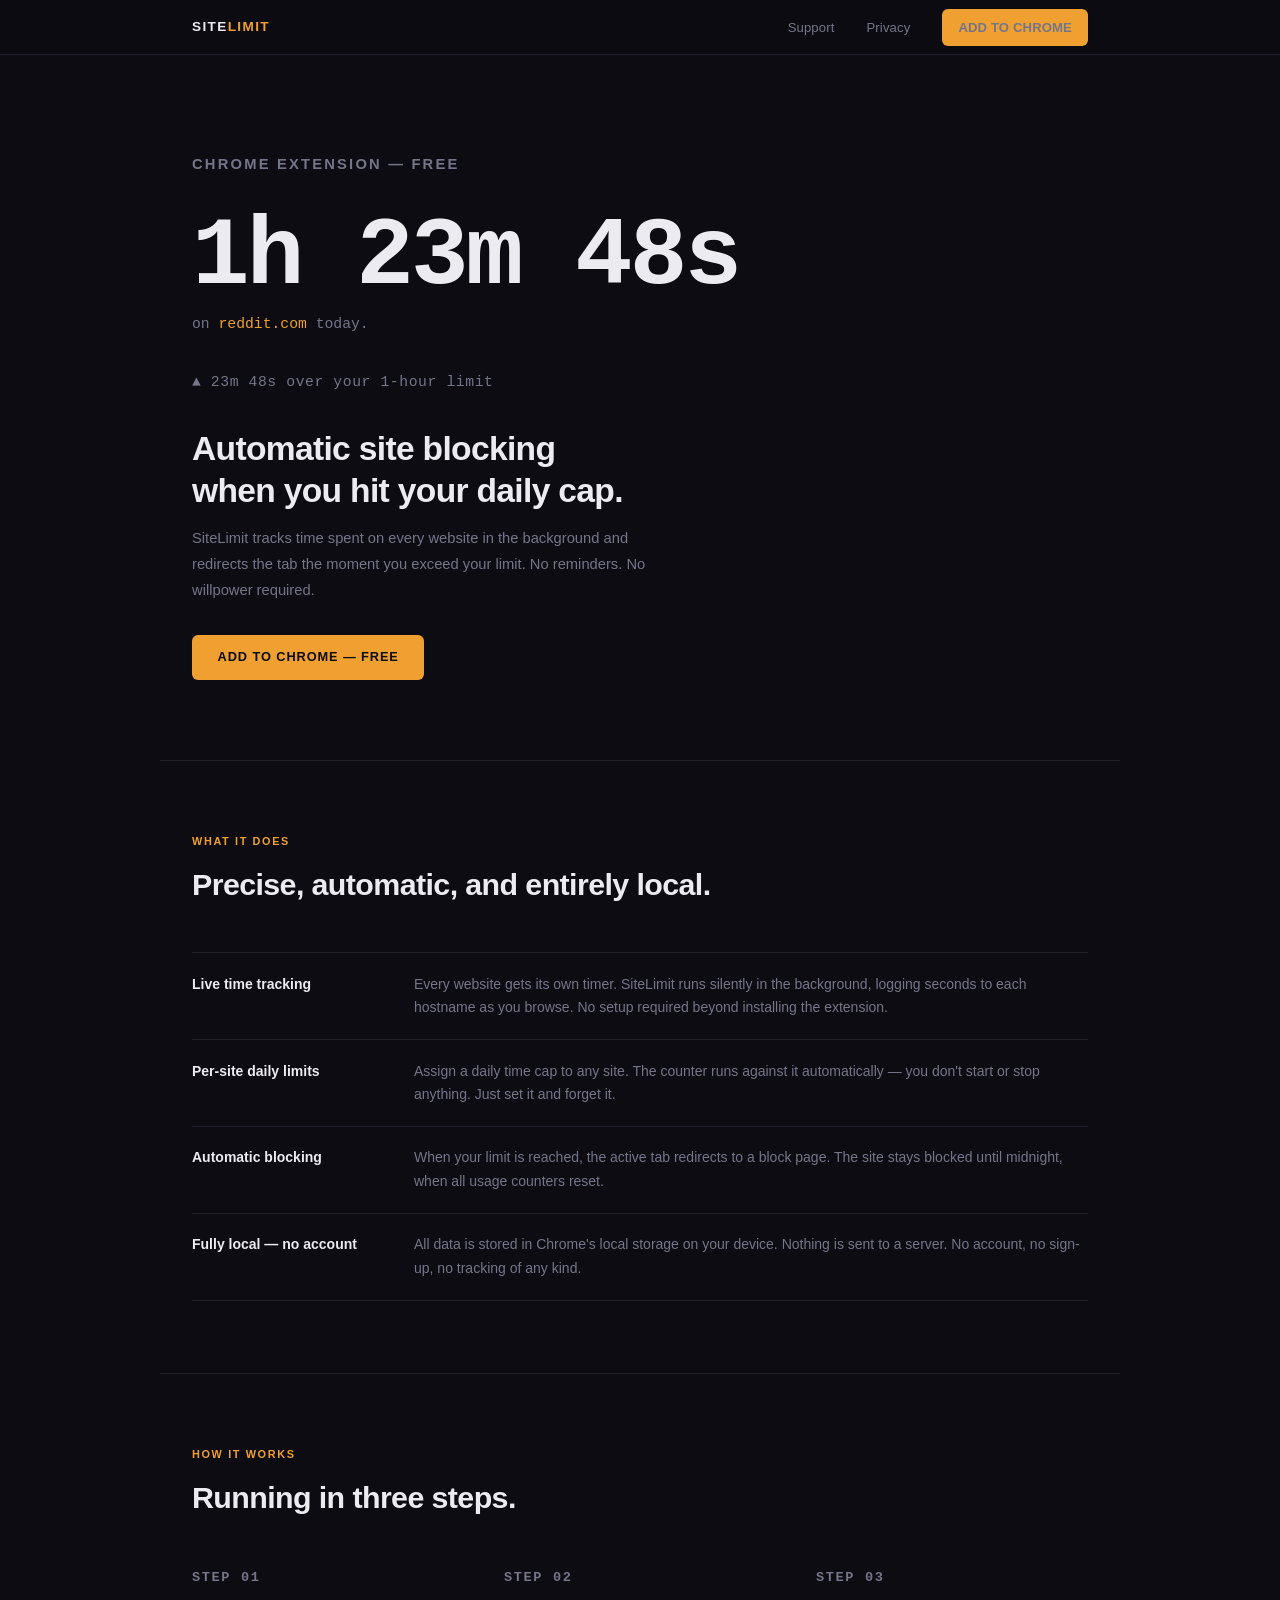
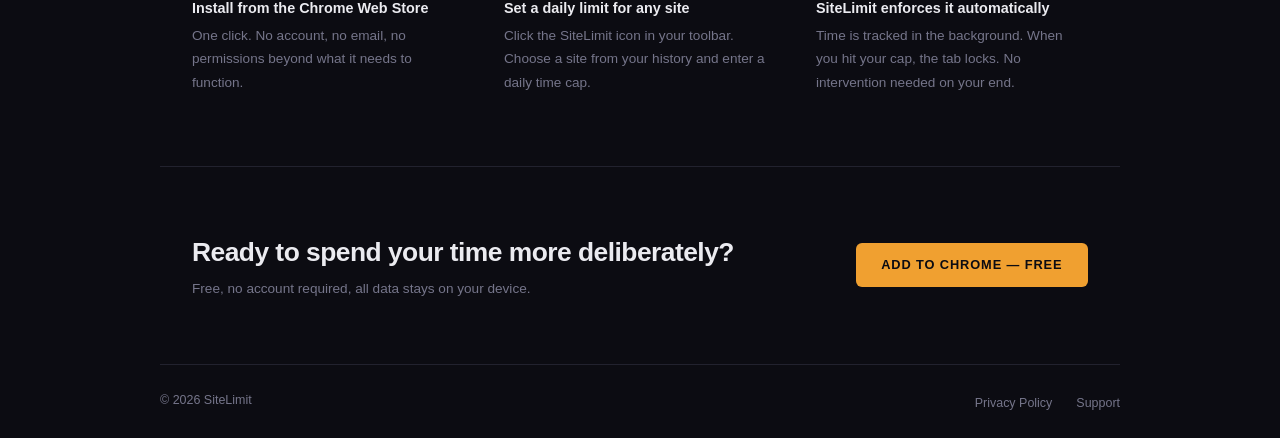
==== index.html @ ed8da6d4 "added new github pages" ====
<!DOCTYPE html>
<html lang="en">
<head>
  <meta charset="UTF-8">
  <meta name="viewport" content="width=device-width, initial-scale=1.0">
  <title>SiteLimit — Block distracting sites when you hit your daily limit</title>
  <meta name="description" content="SiteLimit tracks time spent on every website and automatically blocks the tab when you hit your daily cap. Free Chrome extension, no account required.">
  <link rel="stylesheet" href="style.css">
</head>
<body>

<nav class="nav">
  <div class="nav-inner">
    <a href="index.html" class="logo">Site<em>Limit</em></a>
    <ul class="nav-links">
      <li><a href="support.html">Support</a></li>
      <li><a href="privacy.html">Privacy</a></li>
      <li>
        <a href="https://chromewebstore.google.com/detail/sitelimit/ddlhhhgihcceajdeeencdefdfmojmhie"
           class="btn" target="_blank" rel="noopener">Add to Chrome</a>
      </li>
    </ul>
  </div>
</nav>

<!-- HERO -->
<div class="hero">
  <p class="eyebrow">Chrome Extension &mdash; Free</p>

  <div id="counter" class="hero-counter">1h 24m 03s</div>
  <p class="hero-site">on <strong>reddit.com</strong> today.</p>
  <p class="hero-limit">&#x25B2; 24m over your 1-hour limit</p>

  <h1>Automatic site blocking when you hit your daily cap.</h1>
  <p>SiteLimit tracks time spent on every website in the background and redirects the tab the moment you exceed your limit. No reminders. No willpower required.</p>

  <a href="https://chromewebstore.google.com/detail/sitelimit/ddlhhhgihcceajdeeencdefdfmojmhie"
     class="btn btn-lg" target="_blank" rel="noopener">Add to Chrome &mdash; Free</a>
</div>

<!-- FEATURES -->
<div class="section">
  <p class="section-label">What it does</p>
  <h2>Precise, automatic, and entirely local.</h2>

  <div class="spec-row">
    <div class="spec-label">Live time tracking</div>
    <div class="spec-desc">Every website gets its own timer. SiteLimit runs silently in the background, logging seconds to each hostname as you browse. No setup required beyond installing the extension.</div>
  </div>
  <div class="spec-row">
    <div class="spec-label">Per-site daily limits</div>
    <div class="spec-desc">Assign a daily time cap to any site. The counter runs against it automatically — you don't start or stop anything. Just set it and forget it.</div>
  </div>
  <div class="spec-row">
    <div class="spec-label">Automatic blocking</div>
    <div class="spec-desc">When your limit is reached, the active tab redirects to a block page. The site stays blocked until midnight, when all usage counters reset.</div>
  </div>
  <div class="spec-row">
    <div class="spec-label">Fully local &mdash; no account</div>
    <div class="spec-desc">All data is stored in Chrome's local storage on your device. Nothing is sent to a server. No account, no sign-up, no tracking of any kind.</div>
  </div>
</div>

<!-- HOW IT WORKS -->
<div class="section">
  <p class="section-label">How it works</p>
  <h2>Running in three steps.</h2>

  <div class="steps">
    <div class="step-item">
      <p class="step-n">STEP 01</p>
      <h3>Install from the Chrome Web Store</h3>
      <p>One click. No account, no email, no permissions beyond what it needs to function.</p>
    </div>
    <div class="step-item">
      <p class="step-n">STEP 02</p>
      <h3>Set a daily limit for any site</h3>
      <p>Click the SiteLimit icon in your toolbar. Choose a site from your history and enter a daily time cap.</p>
    </div>
    <div class="step-item">
      <p class="step-n">STEP 03</p>
      <h3>SiteLimit enforces it automatically</h3>
      <p>Time is tracked in the background. When you hit your cap, the tab locks. No intervention needed on your end.</p>
    </div>
  </div>
</div>

<!-- CTA -->
<div class="cta-strip">
  <div>
    <h2>Ready to spend your time more deliberately?</h2>
    <p>Free, no account required, all data stays on your device.</p>
  </div>
  <a href="https://chromewebstore.google.com/detail/sitelimit/ddlhhhgihcceajdeeencdefdfmojmhie"
     class="btn btn-lg" target="_blank" rel="noopener">Add to Chrome &mdash; Free</a>
</div>

<footer>
  <div class="footer-inner">
    <p>&copy; 2026 SiteLimit</p>
    <ul class="footer-links">
      <li><a href="privacy.html">Privacy Policy</a></li>
      <li><a href="support.html">Support</a></li>
    </ul>
  </div>
</footer>

<script>
  // Hero counter — starts at 1h 23m 47s (past a hypothetical 1-hour limit)
  // and counts up in real time, making the extension's value proposition visceral.
  let elapsed = 5027;
  function fmt(n) {
    const h = Math.floor(n / 3600);
    const m = Math.floor((n % 3600) / 60);
    const s = n % 60;
    return h + 'h ' + String(m).padStart(2, '0') + 'm ' + String(s).padStart(2, '0') + 's';
  }
  const el = document.getElementById('counter');
  el.textContent = fmt(elapsed);
  setInterval(function () {
    elapsed++;
    el.textContent = fmt(elapsed);
    const over = elapsed - 3600;
    const limitLine = document.querySelector('.hero-limit');
    if (over > 0) {
      const om = Math.floor(over / 60);
      const os = over % 60;
      limitLine.textContent = '▲ ' + (om > 0 ? om + 'm ' : '') + os + 's over your 1-hour limit';
    }
  }, 1000);
</script>

</body>
</html>
---- style.css ----
*, *::before, *::after { box-sizing: border-box; margin: 0; padding: 0; }

:root {
  --ink:      #0c0c12;
  --raise:    #141420;
  --line:     #22222e;
  --text:     #ebebf0;
  --dim:      #75758a;
  --amber:    #f0a030;
  --amber-dk: #c07f20;
  --red:      #e05050;
  --r:        6px;
  --w:        960px;
}

html { scroll-behavior: smooth; }

body {
  font-family: -apple-system, BlinkMacSystemFont, 'Segoe UI', Helvetica, Arial, sans-serif;
  background: var(--ink);
  color: var(--text);
  line-height: 1.6;
  -webkit-font-smoothing: antialiased;
}

a { color: inherit; text-decoration: none; }
a:focus-visible { outline: 2px solid var(--amber); outline-offset: 3px; border-radius: 2px; }

code {
  font-family: 'SF Mono', 'Fira Code', Consolas, 'Courier New', monospace;
  font-size: 0.85em;
  background: var(--raise);
  border: 1px solid var(--line);
  border-radius: 3px;
  padding: 0.1em 0.35em;
  color: var(--amber);
}

/* ── NAV ─────────────────────────────────── */
.nav {
  position: sticky;
  top: 0;
  z-index: 100;
  background: rgba(12, 12, 18, 0.88);
  backdrop-filter: blur(14px);
  -webkit-backdrop-filter: blur(14px);
  border-bottom: 1px solid var(--line);
}

.nav-inner {
  max-width: var(--w);
  margin: 0 auto;
  padding: 0 2rem;
  height: 54px;
  display: flex;
  align-items: center;
  justify-content: space-between;
}

.logo {
  font-size: 0.85rem;
  font-weight: 700;
  letter-spacing: 0.1em;
  text-transform: uppercase;
  color: var(--text);
}

.logo em {
  font-style: normal;
  color: var(--amber);
}

.nav-links {
  display: flex;
  align-items: center;
  gap: 2rem;
  list-style: none;
}

.nav-links a {
  font-size: 0.82rem;
  color: var(--dim);
  transition: color 0.15s;
  letter-spacing: 0.01em;
}

.nav-links a:hover,
.nav-links a[aria-current] { color: var(--text); }

/* ── BUTTONS ─────────────────────────────── */
.btn {
  display: inline-flex;
  align-items: center;
  gap: 0.4rem;
  padding: 0.5rem 1rem;
  background: var(--amber);
  color: var(--ink);
  font-size: 0.75rem;
  font-weight: 700;
  letter-spacing: 0.07em;
  text-transform: uppercase;
  border-radius: var(--r);
  border: none;
  cursor: pointer;
  transition: background 0.15s;
  font-family: inherit;
}

.btn:hover { background: var(--amber-dk); color: var(--ink); }

.btn-lg {
  padding: 0.75rem 1.6rem;
  font-size: 0.8rem;
}

/* ── HERO ────────────────────────────────── */
.hero {
  padding: 6rem 2rem 5rem;
  max-width: var(--w);
  margin: 0 auto;
}

.eyebrow {
  display: inline-block;
  font-size: 0.68rem;
  font-weight: 600;
  letter-spacing: 0.15em;
  text-transform: uppercase;
  color: var(--amber);
  margin-bottom: 2rem;
}

.hero-counter {
  font-family: 'SF Mono', 'Fira Code', 'Cascadia Code', Consolas, monospace;
  font-size: clamp(2.75rem, 9vw, 6rem);
  font-weight: 700;
  letter-spacing: -0.03em;
  line-height: 1;
  font-variant-numeric: tabular-nums;
  color: var(--text);
  margin-bottom: 0.4rem;
}

.hero-site {
  font-family: 'SF Mono', 'Fira Code', Consolas, monospace;
  font-size: 0.9rem;
  color: var(--dim);
  margin-bottom: 0.5rem;
  font-variant-numeric: tabular-nums;
}

.hero-site strong { color: var(--amber); font-weight: 500; }

.hero-limit {
  font-size: 0.78rem;
  color: var(--red);
  letter-spacing: 0.04em;
  margin-bottom: 2.5rem;
  font-family: 'SF Mono', Consolas, monospace;
}

.hero h1 {
  font-size: clamp(1.5rem, 3.5vw, 2.1rem);
  font-weight: 700;
  line-height: 1.25;
  letter-spacing: -0.02em;
  text-wrap: balance;
  margin-bottom: 0.9rem;
  max-width: 500px;
}

.hero p {
  color: var(--dim);
  font-size: 0.92rem;
  max-width: 460px;
  margin-bottom: 2rem;
  line-height: 1.75;
}

/* ── SECTION ─────────────────────────────── */
.section {
  border-top: 1px solid var(--line);
  padding: 4.5rem 2rem;
  max-width: var(--w);
  margin: 0 auto;
}

.section-label {
  font-size: 0.68rem;
  font-weight: 600;
  letter-spacing: 0.15em;
  text-transform: uppercase;
  color: var(--amber);
  margin-bottom: 0.6rem;
}

.section h2 {
  font-size: clamp(1.3rem, 3vw, 1.9rem);
  font-weight: 700;
  letter-spacing: -0.02em;
  text-wrap: balance;
  margin-bottom: 2.75rem;
}

/* ── SPEC SHEET (features) ───────────────── */
.spec-row {
  display: grid;
  grid-template-columns: 190px 1fr;
  gap: 2rem;
  padding: 1.2rem 0;
  border-top: 1px solid var(--line);
  align-items: start;
}

.spec-row:last-child { border-bottom: 1px solid var(--line); }

.spec-label {
  font-size: 0.875rem;
  font-weight: 600;
  color: var(--text);
}

.spec-desc {
  font-size: 0.875rem;
  color: var(--dim);
  line-height: 1.7;
}

/* ── HOW IT WORKS ────────────────────────── */
.steps {
  display: grid;
  grid-template-columns: repeat(3, 1fr);
  gap: 2.5rem;
}

.step-n {
  font-family: 'SF Mono', Consolas, monospace;
  font-size: 0.68rem;
  font-weight: 600;
  letter-spacing: 0.12em;
  color: var(--amber);
  margin-bottom: 0.6rem;
  font-variant-numeric: tabular-nums;
}

.step-item h3 {
  font-size: 0.9rem;
  font-weight: 600;
  margin-bottom: 0.4rem;
  line-height: 1.35;
}

.step-item p {
  font-size: 0.85rem;
  color: var(--dim);
  line-height: 1.7;
}

/* ── CTA STRIP ───────────────────────────── */
.cta-strip {
  border-top: 1px solid var(--line);
  border-bottom: 1px solid var(--line);
  padding: 4rem 2rem;
  max-width: var(--w);
  margin: 0 auto;
  display: flex;
  align-items: center;
  justify-content: space-between;
  gap: 2rem;
  flex-wrap: wrap;
}

.cta-strip h2 {
  font-size: clamp(1.2rem, 3vw, 1.65rem);
  font-weight: 700;
  letter-spacing: -0.02em;
  text-wrap: balance;
}

.cta-strip p {
  color: var(--dim);
  font-size: 0.85rem;
  margin-top: 0.3rem;
}

/* ── FOOTER ──────────────────────────────── */
footer {
  padding: 1.5rem 2rem;
}

.footer-inner {
  max-width: var(--w);
  margin: 0 auto;
  display: flex;
  align-items: center;
  justify-content: space-between;
  flex-wrap: wrap;
  gap: 1rem;
}

.footer-inner p {
  font-size: 0.78rem;
  color: var(--dim);
}

.footer-links {
  display: flex;
  gap: 1.5rem;
  list-style: none;
}

.footer-links a {
  font-size: 0.78rem;
  color: var(--dim);
  transition: color 0.15s;
}

.footer-links a:hover { color: var(--text); }

/* ── PROSE (privacy) ─────────────────────── */
.prose-wrap {
  max-width: 680px;
  margin: 0 auto;
  padding: 5rem 2rem;
}

.prose-wrap h1 {
  font-size: clamp(1.75rem, 4vw, 2.4rem);
  font-weight: 700;
  letter-spacing: -0.02em;
  text-wrap: balance;
  margin-bottom: 0.5rem;
}

.prose-date {
  font-size: 0.78rem;
  color: var(--dim);
  margin-bottom: 3rem;
  font-variant-numeric: tabular-nums;
}

.prose-wrap h2 {
  font-size: 0.95rem;
  font-weight: 600;
  margin-top: 2.5rem;
  margin-bottom: 0.65rem;
  text-transform: uppercase;
  letter-spacing: 0.06em;
  color: var(--text);
}

.prose-wrap p {
  font-size: 0.88rem;
  color: var(--dim);
  line-height: 1.8;
  margin-bottom: 0.9rem;
}

.prose-wrap ul {
  list-style: none;
  padding: 0;
  margin-bottom: 0.9rem;
}

.prose-wrap ul li {
  font-size: 0.88rem;
  color: var(--dim);
  line-height: 1.8;
  padding-left: 1.25rem;
  position: relative;
  margin-bottom: 0.2rem;
}

.prose-wrap ul li::before {
  content: '—';
  position: absolute;
  left: 0;
  color: var(--amber);
  font-size: 0.78rem;
  top: 0.18rem;
}

.prose-wrap strong { color: var(--text); font-weight: 600; }

.prose-wrap a { color: var(--amber); }
.prose-wrap a:hover { text-decoration: underline; }

/* ── SUPPORT ──────────────────────────────── */
.support-grid {
  display: grid;
  grid-template-columns: 1fr 1fr;
  gap: 5rem;
  align-items: start;
}

.form-col h1 {
  font-size: clamp(1.6rem, 4vw, 2.2rem);
  font-weight: 700;
  letter-spacing: -0.02em;
  text-wrap: balance;
  margin-top: 0.5rem;
  margin-bottom: 0.75rem;
}

.form-col > p {
  font-size: 0.88rem;
  color: var(--dim);
  line-height: 1.75;
  margin-bottom: 2rem;
}

.field { margin-bottom: 1rem; }

label {
  display: block;
  font-size: 0.7rem;
  font-weight: 600;
  letter-spacing: 0.1em;
  text-transform: uppercase;
  color: var(--dim);
  margin-bottom: 0.4rem;
}

input, select, textarea {
  width: 100%;
  background: var(--raise);
  border: 1px solid var(--line);
  border-radius: var(--r);
  padding: 0.6rem 0.85rem;
  color: var(--text);
  font-size: 0.88rem;
  font-family: inherit;
  line-height: 1.5;
  transition: border-color 0.15s;
  -webkit-appearance: none;
  appearance: none;
}

input:focus, select:focus, textarea:focus {
  outline: none;
  border-color: var(--amber);
}

input::placeholder, textarea::placeholder {
  color: var(--dim);
  opacity: 0.55;
}

textarea { resize: vertical; min-height: 110px; }

select {
  background-image: url("data:image/svg+xml,%3Csvg xmlns='http://www.w3.org/2000/svg' width='11' height='7' viewBox='0 0 11 7' fill='none'%3E%3Cpath d='M1 1l4.5 4.5L10 1' stroke='%2375758a' stroke-width='1.5' stroke-linecap='round' stroke-linejoin='round'/%3E%3C/svg%3E");
  background-repeat: no-repeat;
  background-position: right 0.85rem center;
  padding-right: 2.25rem;
  cursor: pointer;
}

select option { background: var(--raise); }

.submit-btn {
  width: 100%;
  justify-content: center;
  margin-top: 0.5rem;
}

/* ── FAQ ──────────────────────────────────── */
.faq-col h2 {
  font-size: 1.05rem;
  font-weight: 700;
  letter-spacing: -0.01em;
  margin-top: 0.5rem;
  margin-bottom: 2rem;
}

.faq-item {
  border-top: 1px solid var(--line);
  padding: 1rem 0;
}

.faq-item:last-child { border-bottom: 1px solid var(--line); }

.faq-item h3 {
  font-size: 0.875rem;
  font-weight: 600;
  margin-bottom: 0.35rem;
  line-height: 1.4;
}

.faq-item p {
  font-size: 0.84rem;
  color: var(--dim);
  line-height: 1.7;
}

/* ── RESPONSIVE ───────────────────────────── */
@media (max-width: 680px) {
  .nav-links li:not(:last-child) { display: none; }
  .hero { padding: 4rem 1.25rem 3rem; }
  .section { padding: 3rem 1.25rem; }
  .spec-row { grid-template-columns: 1fr; gap: 0.35rem; }
  .steps { grid-template-columns: 1fr; gap: 1.5rem; }
  .cta-strip { padding: 3rem 1.25rem; flex-direction: column; align-items: flex-start; }
  .support-grid { grid-template-columns: 1fr; gap: 3rem; }
  .prose-wrap { padding: 3rem 1.25rem; }
  footer { padding: 1.25rem; }
}

@media (prefers-reduced-motion: reduce) {
  *, *::before, *::after { transition: none !important; animation: none !important; }
}
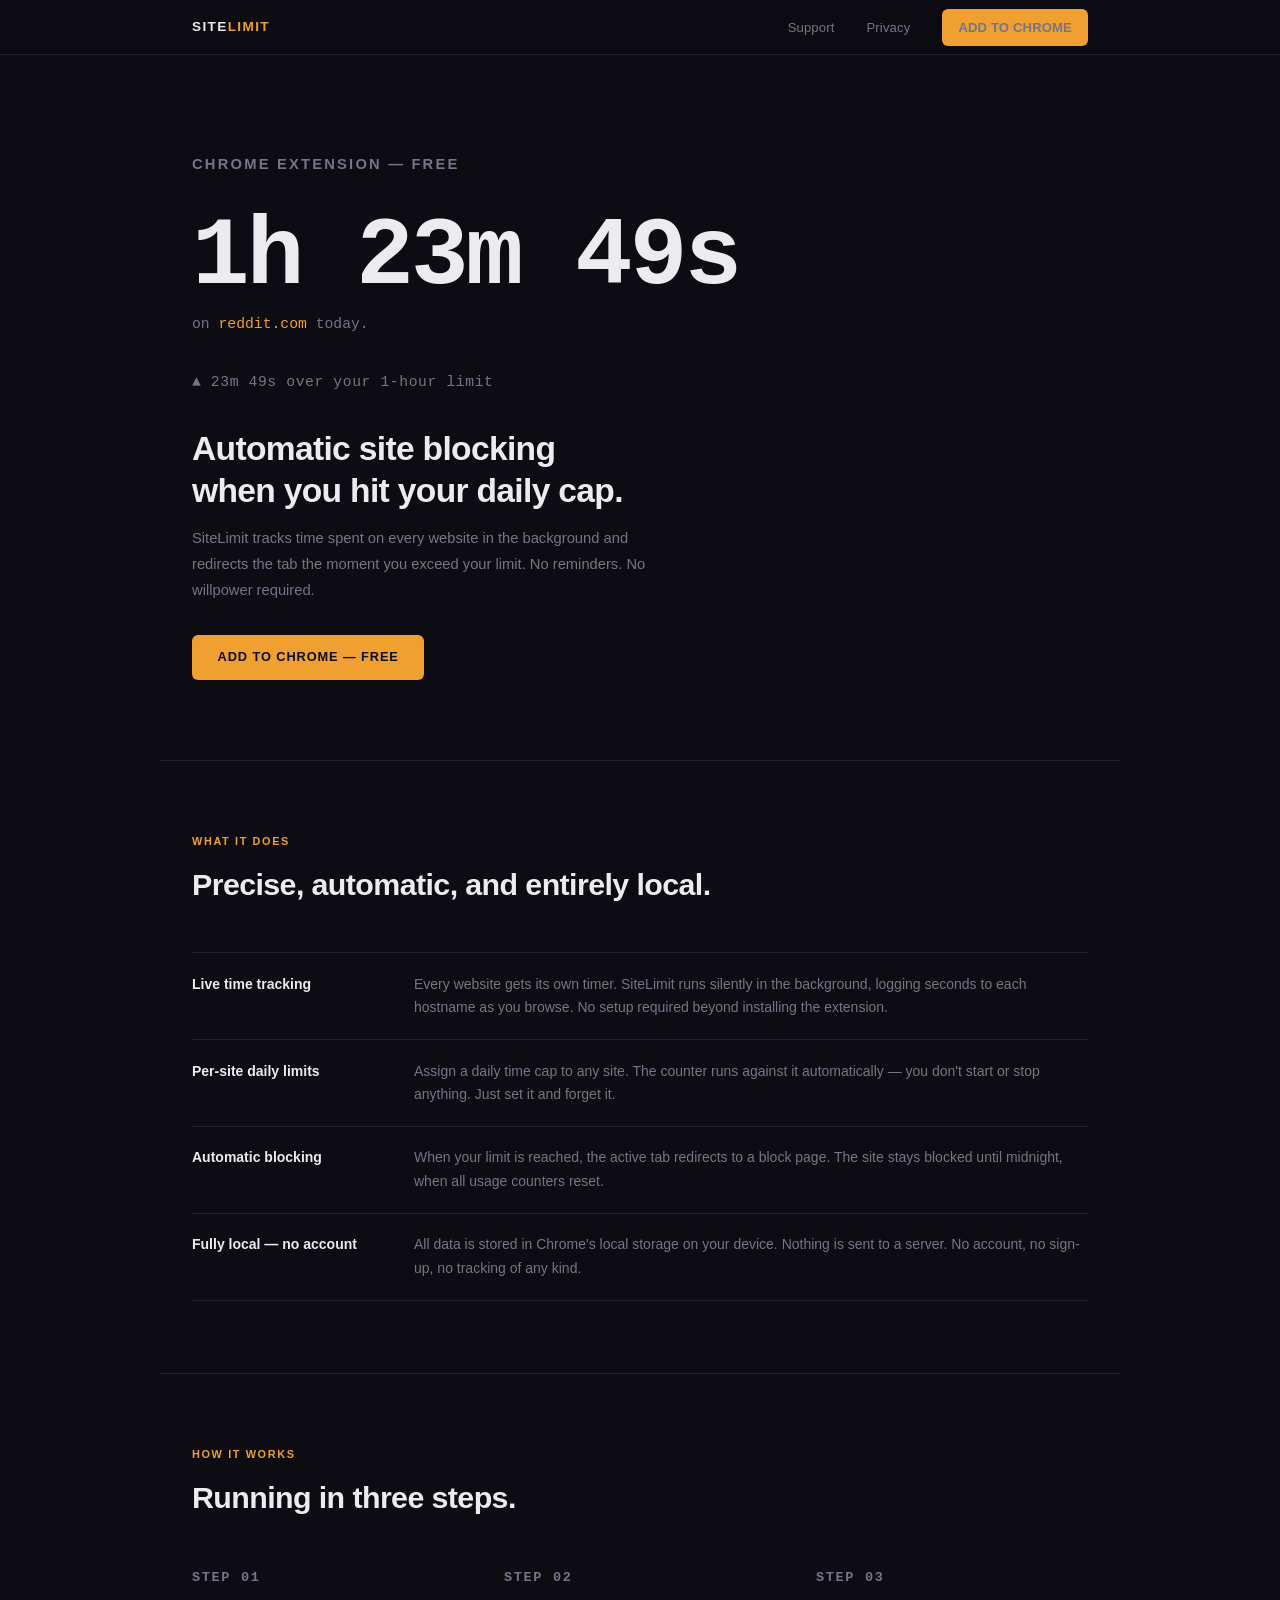
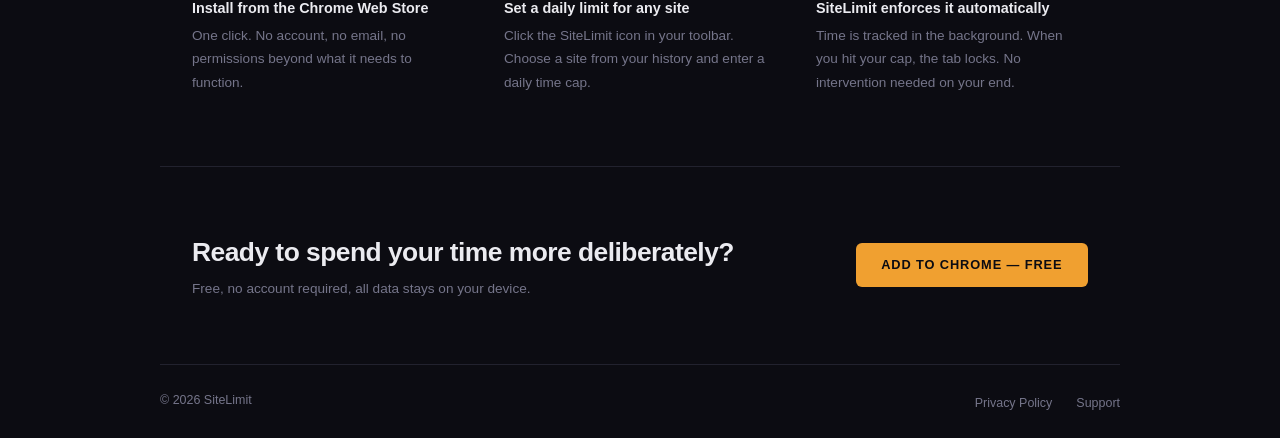
==== commit 043ae5a3: "temp" ====
(no text change in the page or its own stylesheets)
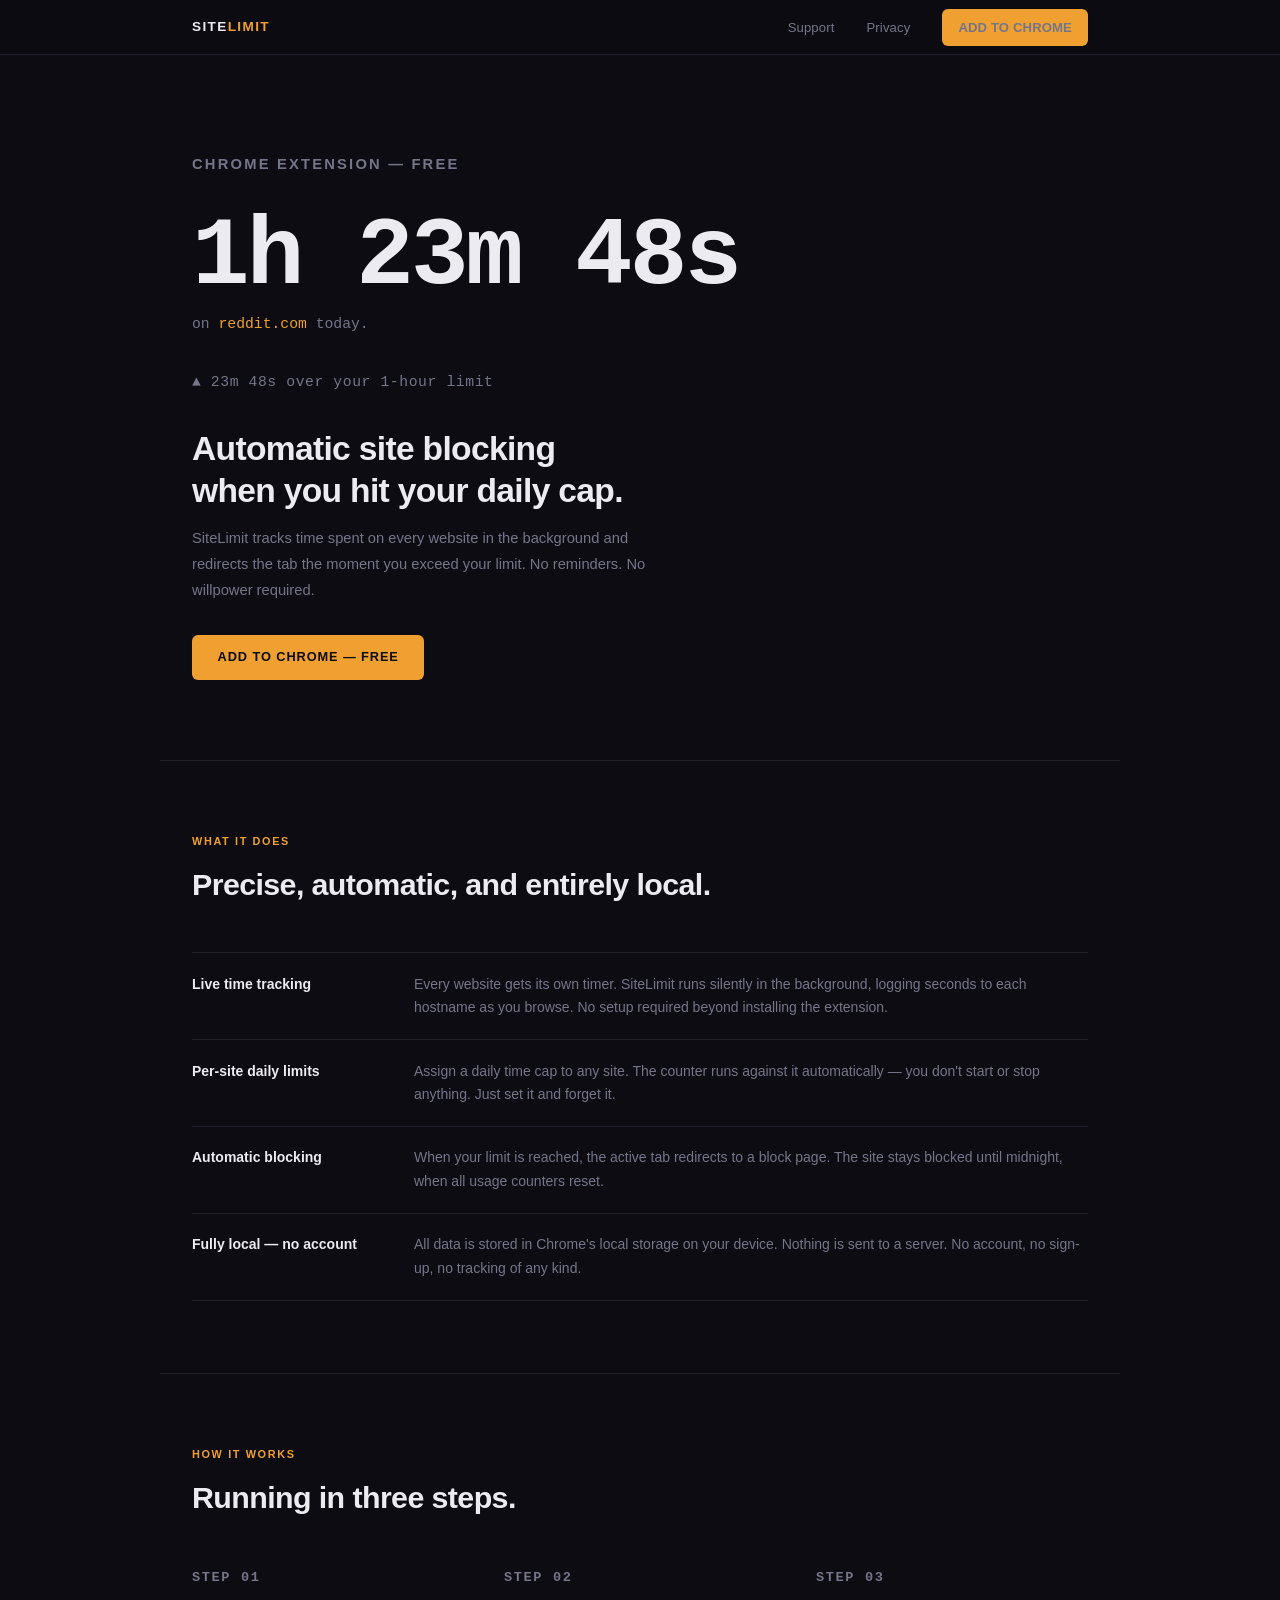
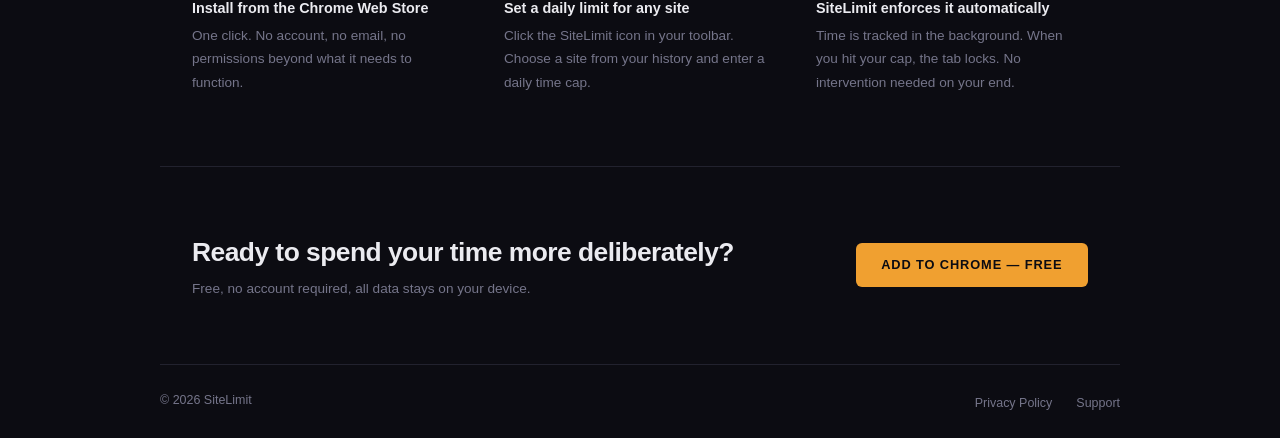
==== commit 8706b3fd: "SEO and google analytics" ====
--- a/index.html
+++ b/index.html
@@ -1,11 +1,51 @@
 <!DOCTYPE html>
 <html lang="en">
 <head>
+  <!-- Google tag (gtag.js) -->
+  <script async src="https://www.googletagmanager.com/gtag/js?id=G-HWSR8ZWYNJ"></script>
+  <script>
+    window.dataLayer = window.dataLayer || [];
+    function gtag(){dataLayer.push(arguments);}
+    gtag('js', new Date());
+
+    gtag('config', 'G-HWSR8ZWYNJ');
+  </script>
+
   <meta charset="UTF-8">
   <meta name="viewport" content="width=device-width, initial-scale=1.0">
   <title>SiteLimit — Block distracting sites when you hit your daily limit</title>
   <meta name="description" content="SiteLimit tracks time spent on every website and automatically blocks the tab when you hit your daily cap. Free Chrome extension, no account required.">
+  <link rel="canonical" href="https://sitelimit.io/">
+  <link rel="icon" type="image/svg+xml" href="favicon.svg">
+  <meta name="theme-color" content="#0c0c12">
+
+  <meta property="og:type" content="website">
+  <meta property="og:url" content="https://sitelimit.io/">
+  <meta property="og:title" content="SiteLimit — Block distracting sites when you hit your daily limit">
+  <meta property="og:description" content="SiteLimit tracks time spent on every website and automatically blocks the tab when you hit your daily cap. Free Chrome extension, no account required.">
+  <meta property="og:image" content="https://sitelimit.io/og-image.png">
+  <meta name="twitter:card" content="summary_large_image">
+  <meta name="twitter:title" content="SiteLimit — Block distracting sites when you hit your daily limit">
+  <meta name="twitter:description" content="SiteLimit tracks time spent on every website and automatically blocks the tab when you hit your daily cap. Free Chrome extension, no account required.">
+  <meta name="twitter:image" content="https://sitelimit.io/og-image.png">
+
   <link rel="stylesheet" href="style.css">
+  <script type="application/ld+json">
+  {
+    "@context": "https://schema.org",
+    "@type": "SoftwareApplication",
+    "name": "SiteLimit",
+    "url": "https://sitelimit.io/",
+    "applicationCategory": "BrowserApplication",
+    "operatingSystem": "Chrome",
+    "description": "SiteLimit tracks time spent on every website and automatically blocks the tab when you hit your daily cap.",
+    "offers": {
+      "@type": "Offer",
+      "price": "0",
+      "priceCurrency": "USD"
+    }
+  }
+  </script>
 </head>
 <body>
 
